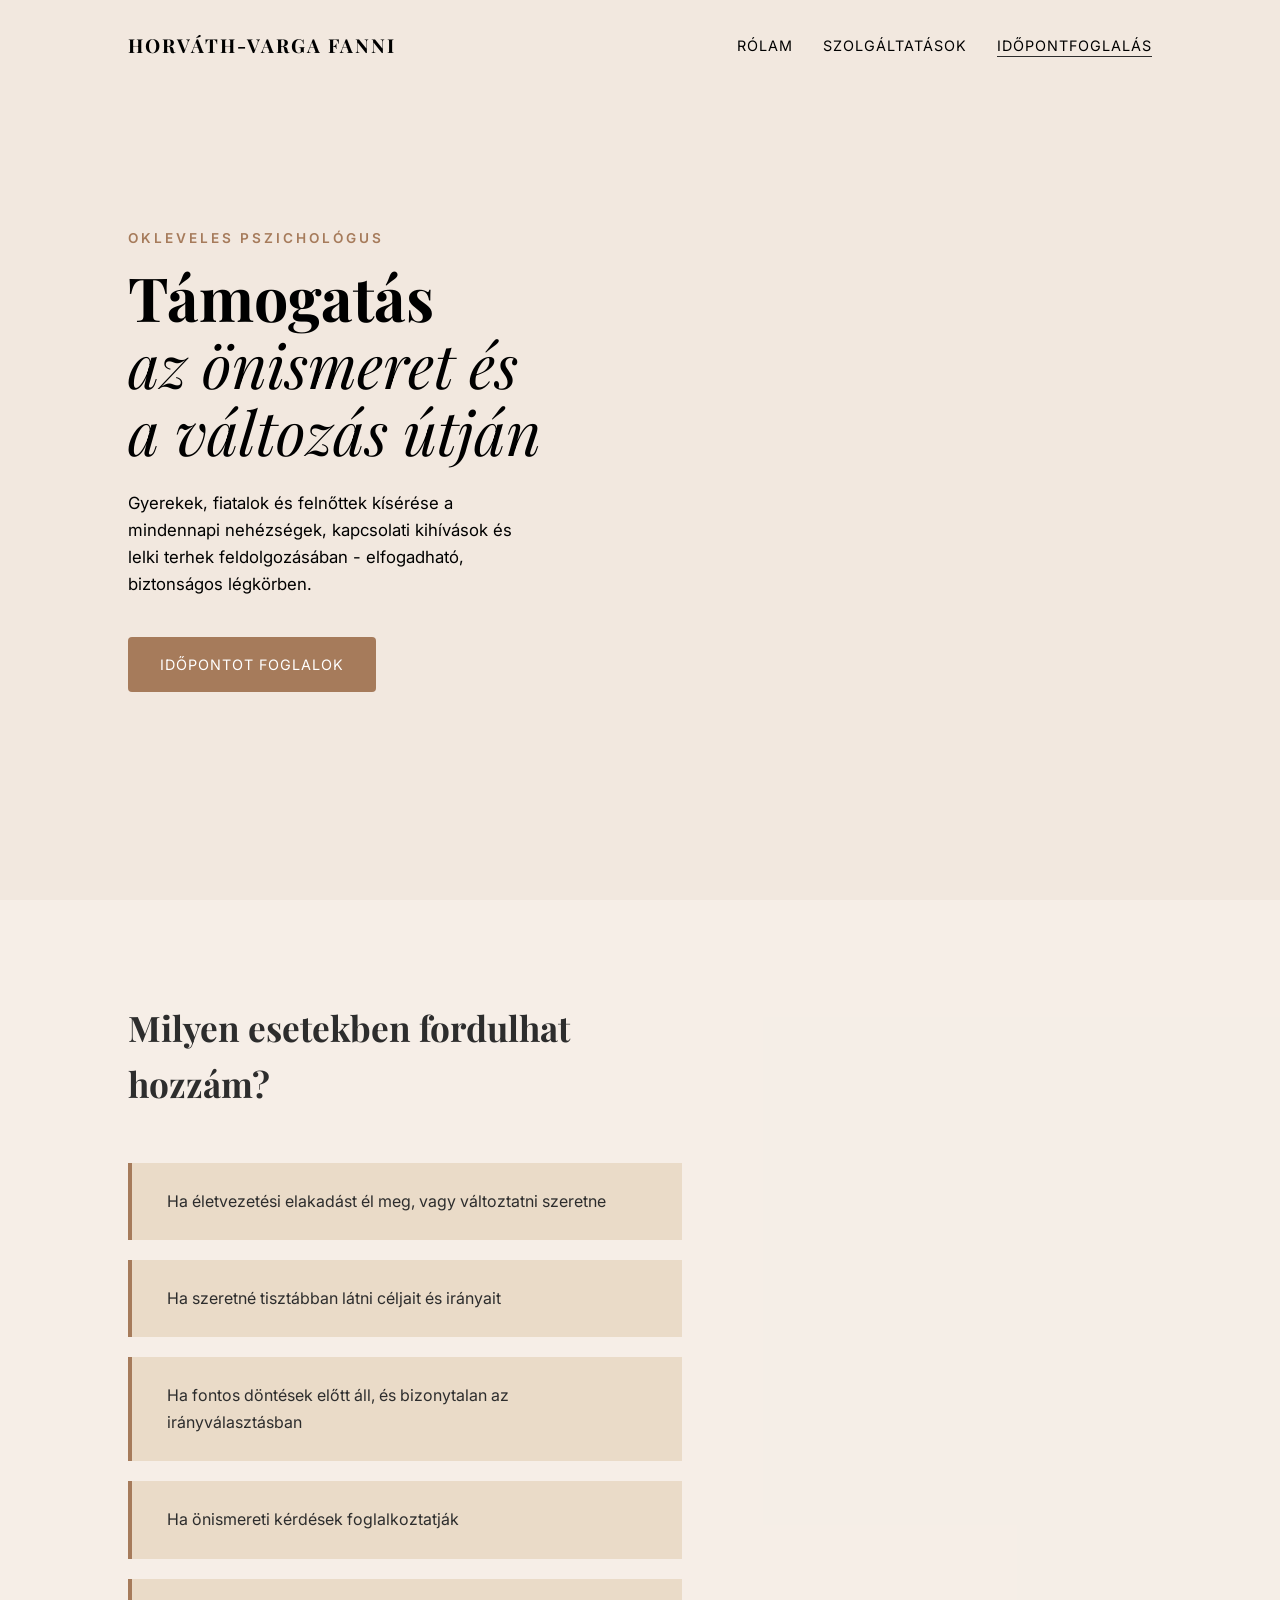
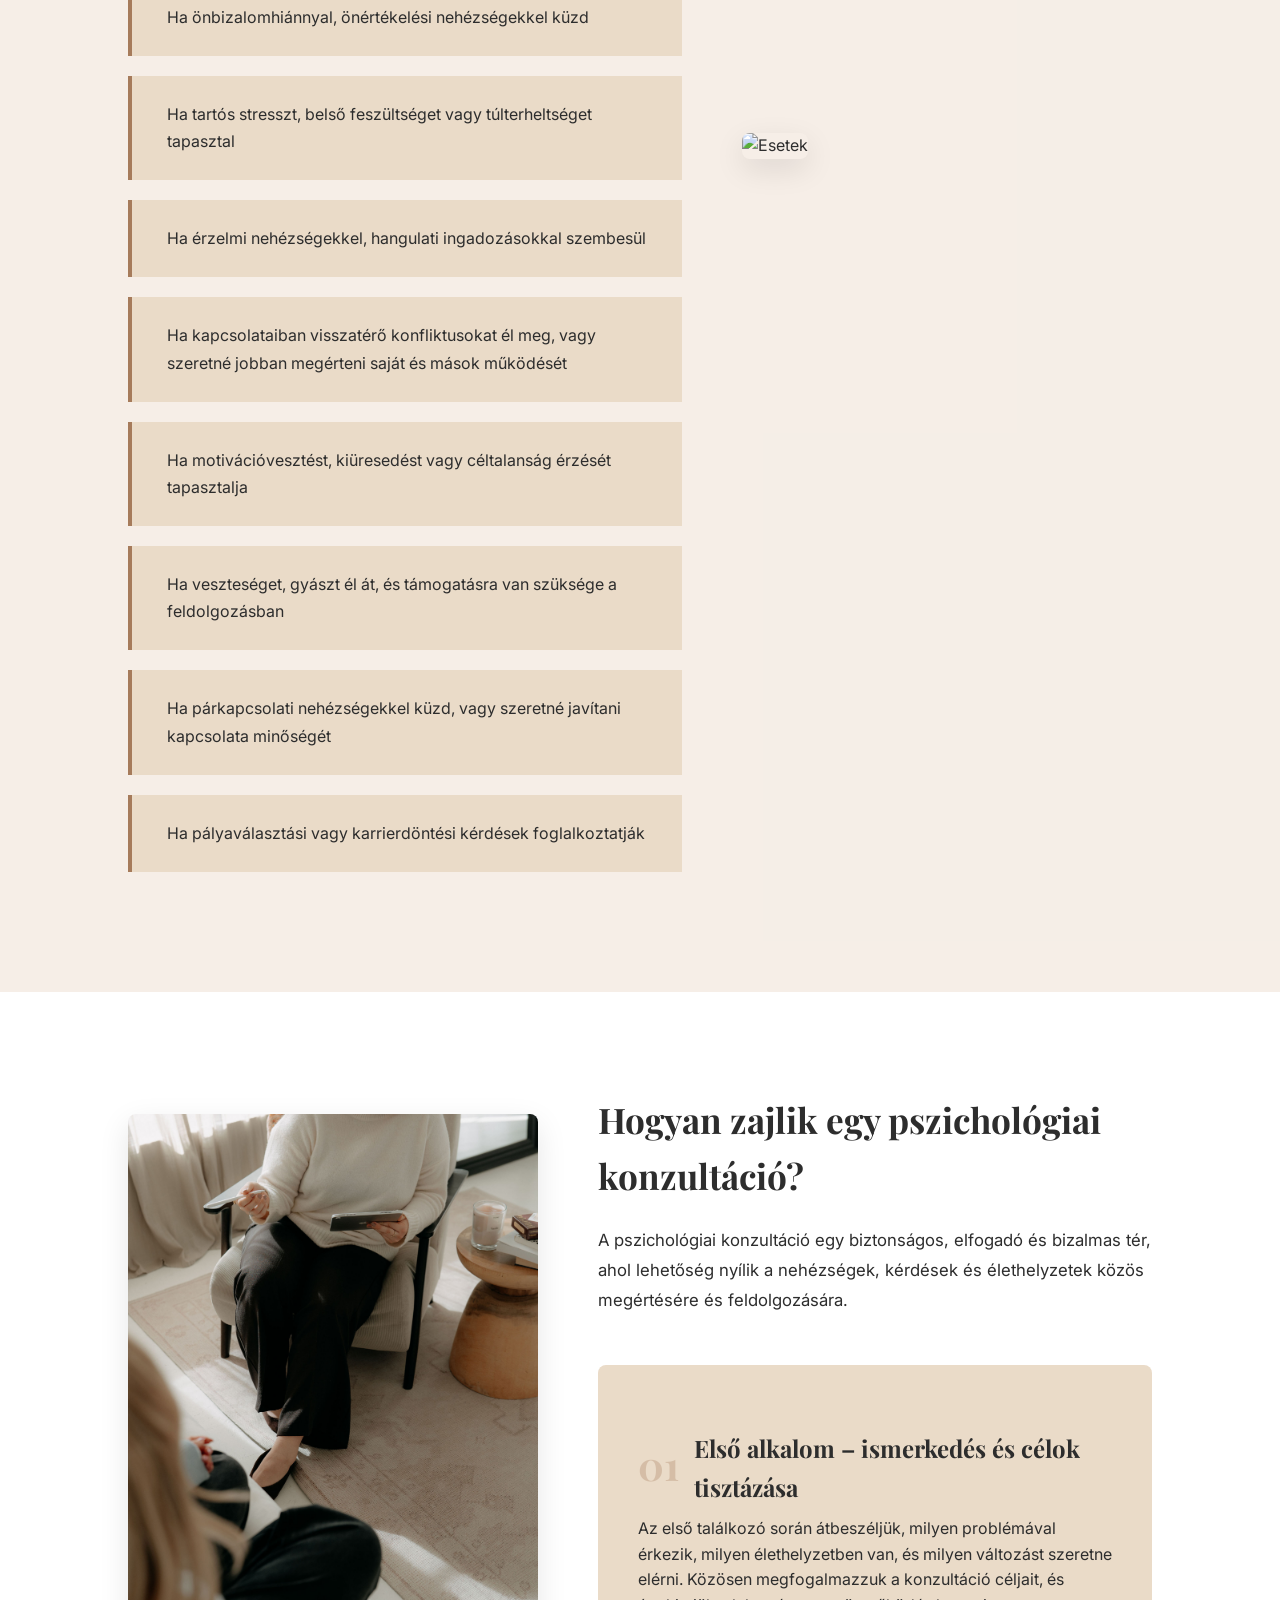
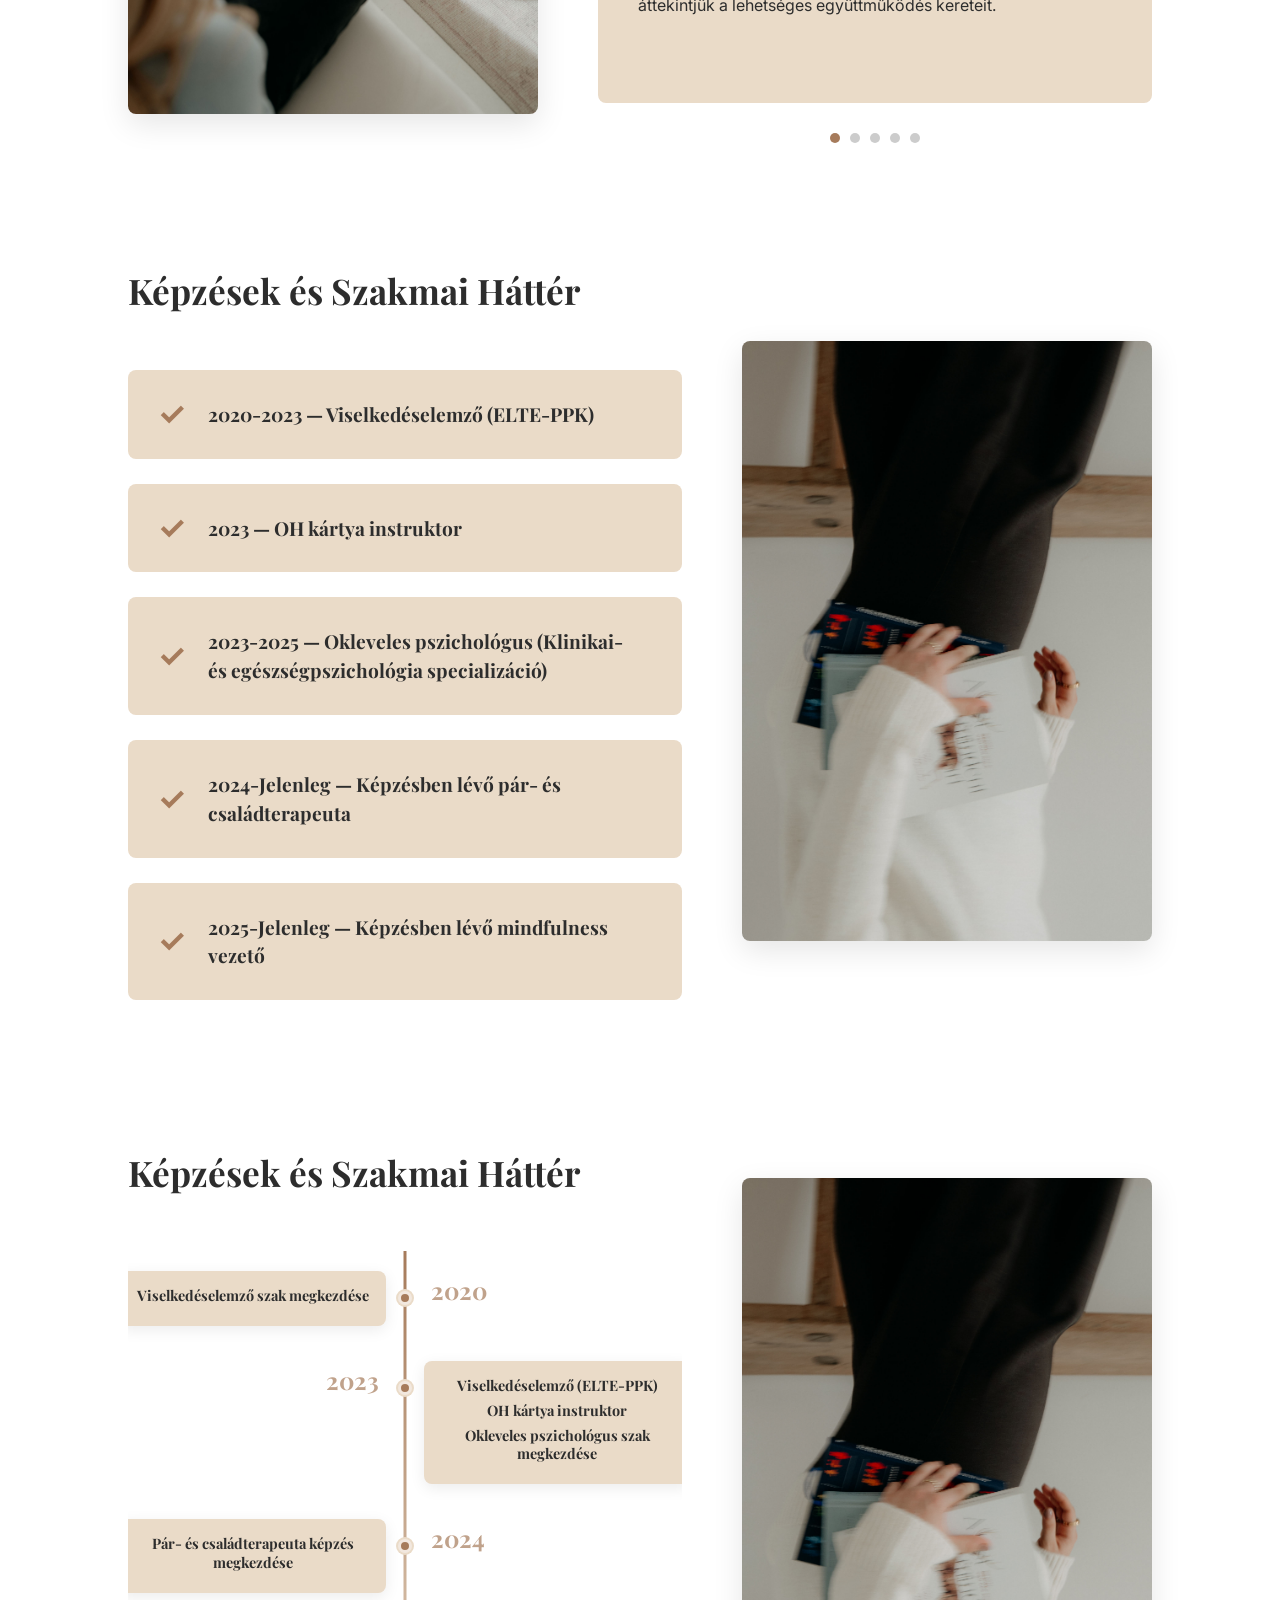
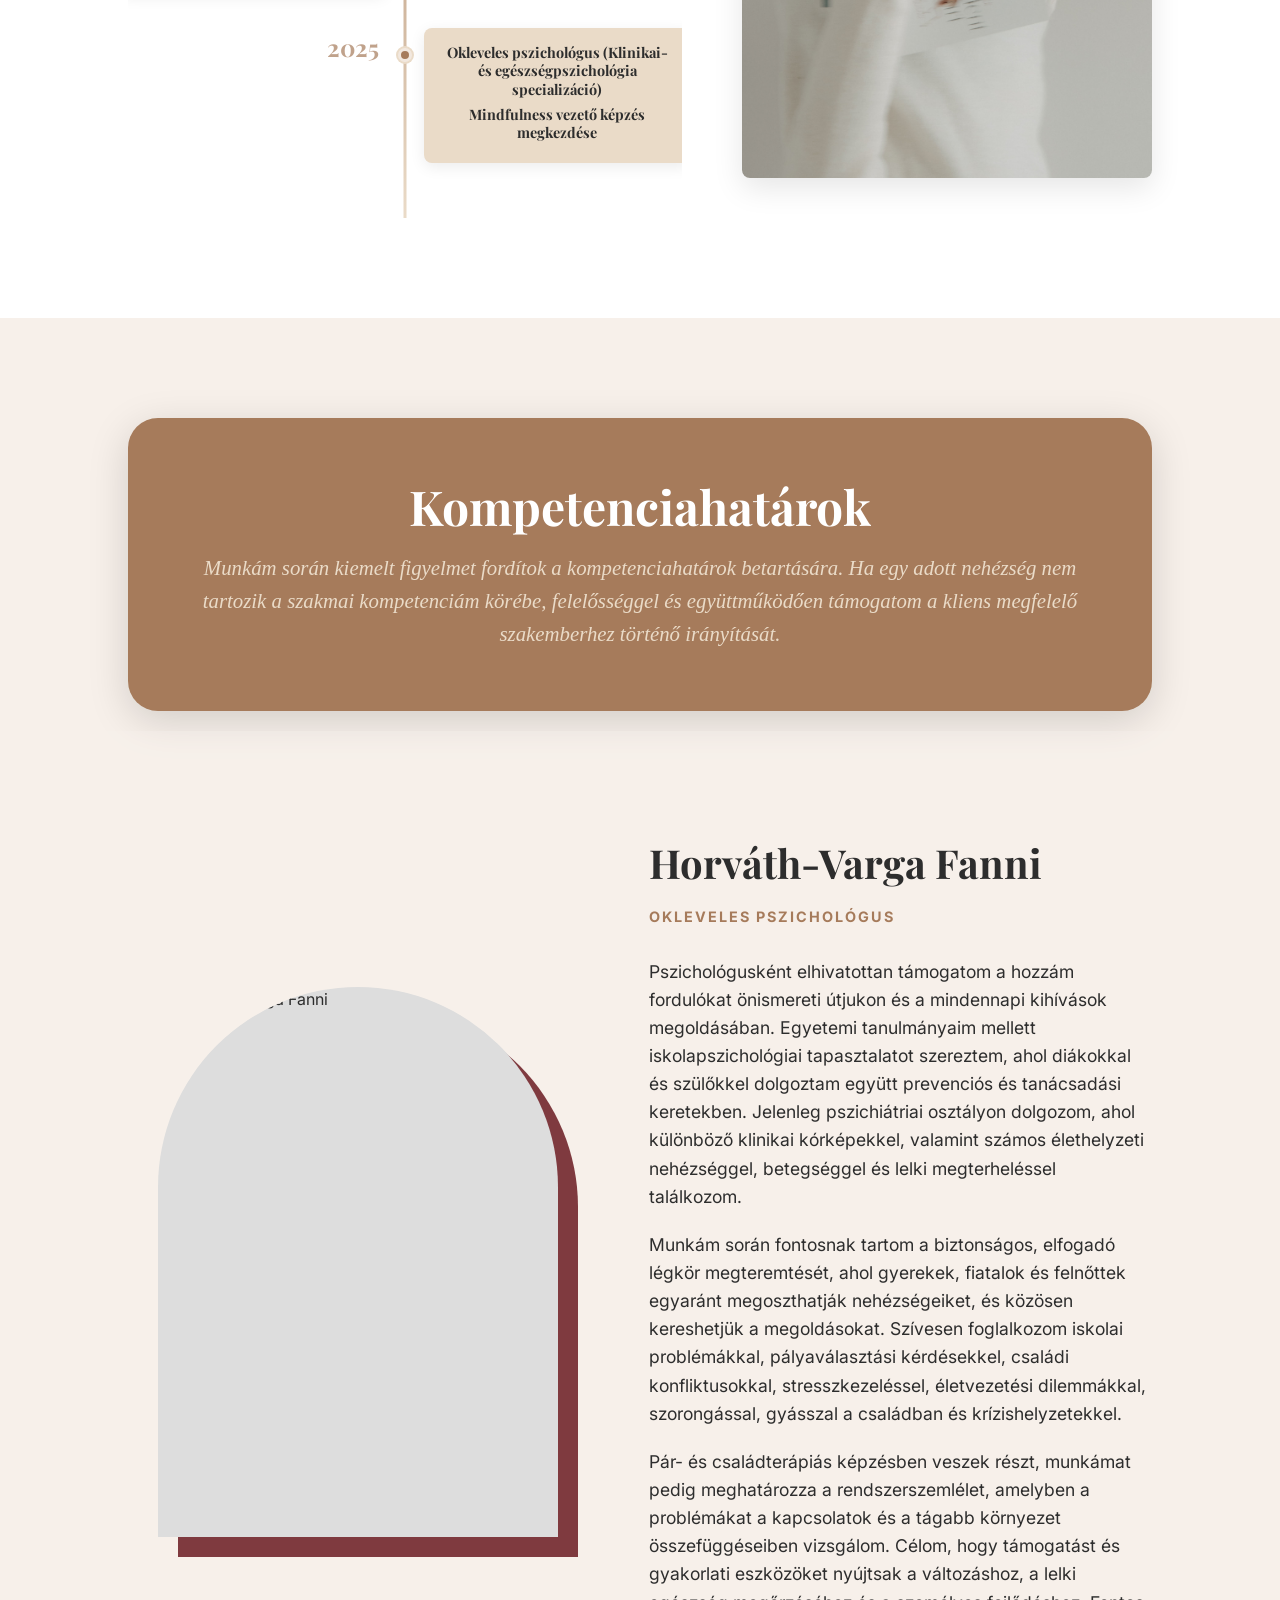
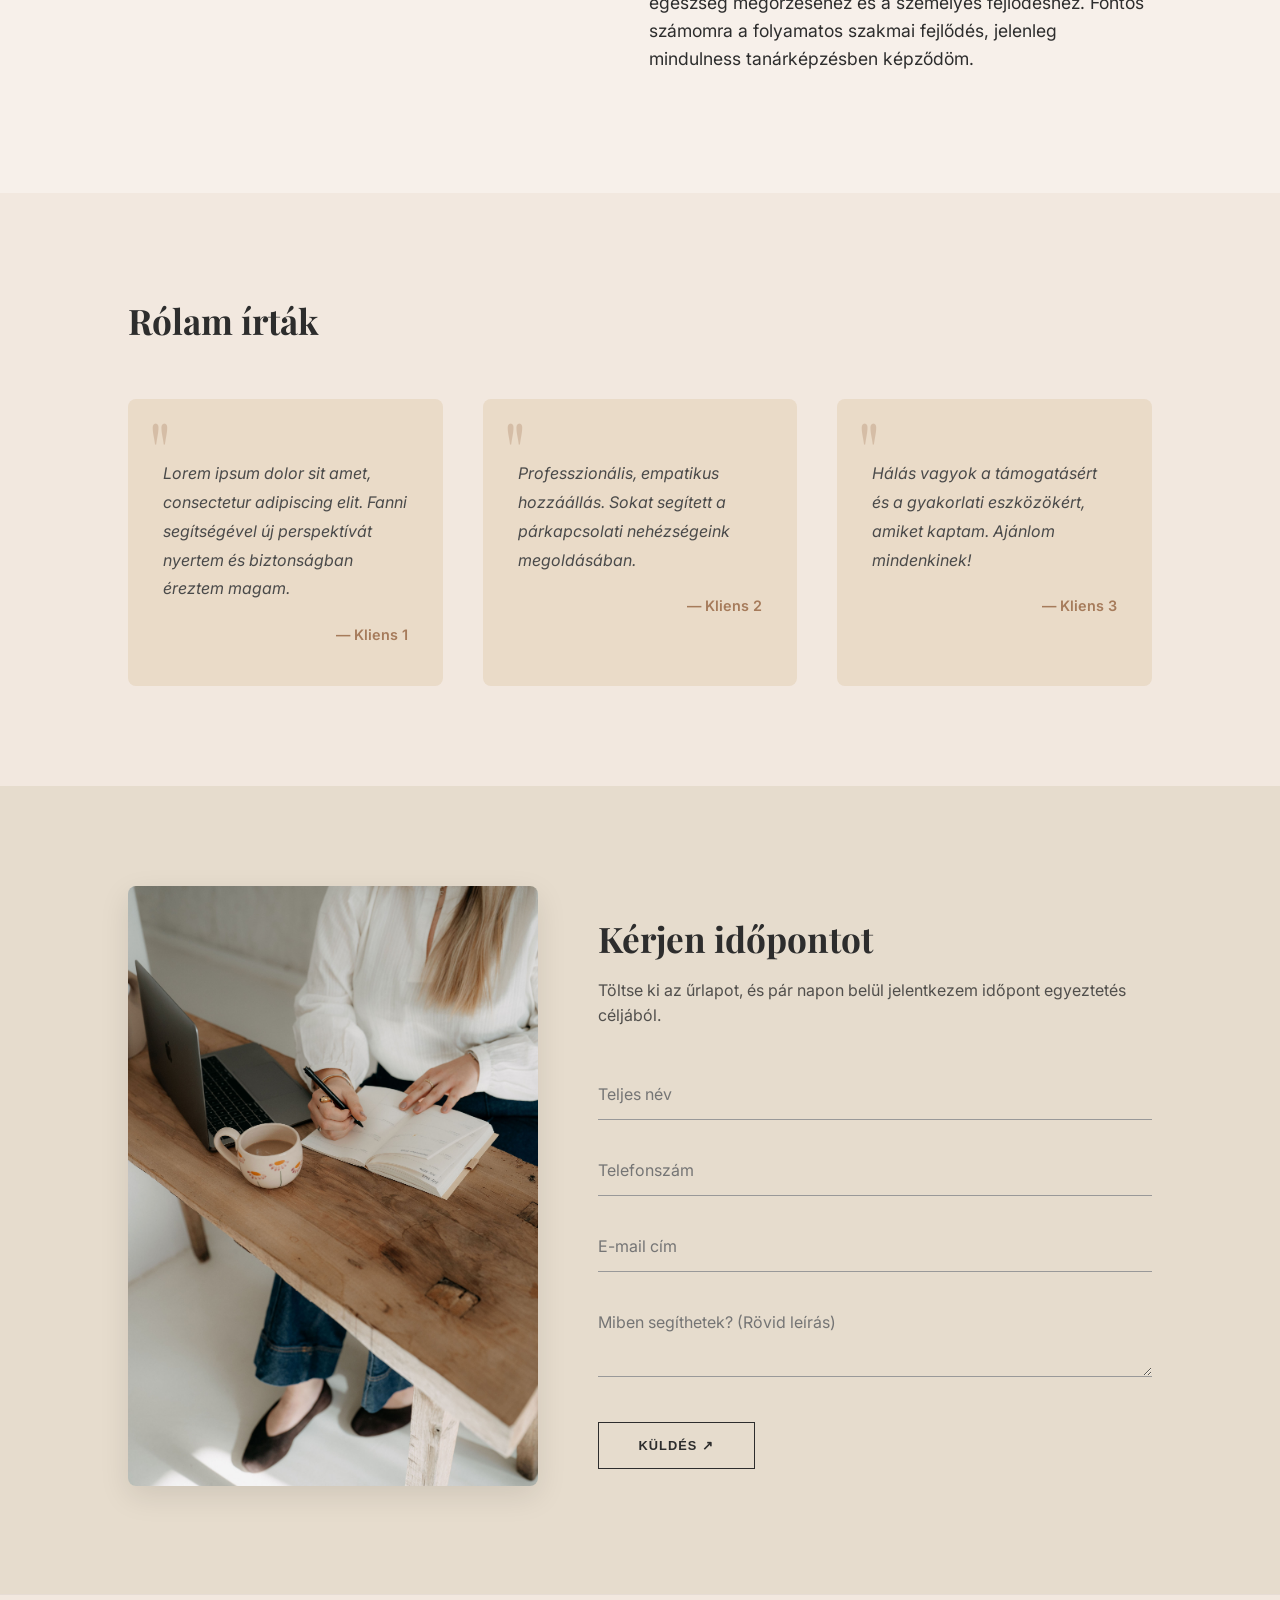
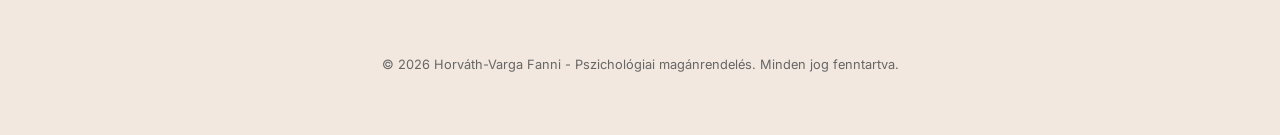
==== index3.html @ 7b91f36f "sections created" ====
<!DOCTYPE html>
<html lang="hu">
<head>
    <meta charset="UTF-8">
    <meta name="viewport" content="width=device-width, initial-scale=1.0">
    <title>Horváth-Varga Fanni | Pszichológus</title>
    <link href="https://fonts.googleapis.com/css2?family=Playfair+Display:wght@400;700&family=Inter:wght@300;400&display=swap" rel="stylesheet">
    
    <style>
        /* --- CSS STÍLUSOK --- */
        :root {
            /* Cream.jpg ihlette színpaletta */
            --bg-color: #F2E8DF;       /* Halvány krémszínű háttér */
            --card-bg: #EADBC8;        /* Sötétebb krém a kártyákhoz */
            --text-color: #2D2D2D;     /* Elegáns sötétszürke szöveg */
            --accent-color: #A67B5B;   /* Földes barna a gombokhoz/kiemelésekhez */
            --form-bg: #E6DCCD;        /* Űrlap háttér */
            --red-color: #7F3A3F;
            
            --font-main: 'Inter', sans-serif;
            --font-title: 'Playfair Display', serif;
        }

        * {
            margin: 0;
            padding: 0;
            box-sizing: border-box;
        }

        html {
            scroll-behavior: smooth;
            width: 100%;
            overflow-x: hidden;
        }

        body {
            background-color: var(--bg-color);
            color: var(--text-color);
            font-family: var(--font-main);
            line-height: 1.6;
            width: 100%;
            overflow-x: hidden;
        }

        /* Navigáció */
        nav {
            position: fixed;
            top: 0;
            left: 0;
            width: 100%;
            display: flex;
            justify-content: space-between;
            padding: 30px 10%;
            align-items: center;
            background-color: transparent;
            transition: background-color 0.3s ease, box-shadow 0.3s ease;
            z-index: 1000;
        }

        nav.scrolled {
            /*
            background-color: var(--bg-color);*/
            background-color: #f5eee7;
            box-shadow: 0 2px 10px rgba(0,0,0,0.1);
        }

        .logo {
            font-family: var(--font-title);
            font-weight: 700;
            font-size: 1.2rem;
            letter-spacing: 2px;
             /*mod
            color: var(--text-color);*/
            color: black;
        }

        nav ul {
            display: flex;
            list-style: none;
            gap: 30px;
        }

        nav a {
            text-decoration: none;
            color: black;
            font-size: 0.9rem;
            text-transform: uppercase;
            letter-spacing: 1px;
            font-weight: 400;
            transition: color 0.3s;
        }

        nav a:hover {
            color: var(--accent-color);
        }

        .nav-btn {
            border-bottom: 1px solid var(--text-color);
            padding-bottom: 2px;
        }

        /* Hero Szekció */
        .hero {
            position: relative;
            display: flex;
            align-items: center;
            justify-content: space-between;
            padding: 120px 10% 100px 10%;
            min-height: 100vh;
            overflow: hidden;
        }

        .hero::before {
            content: '';
            position: absolute;
            top: 0;
            left: 0;
            width: 100%;
            height: 100%;
            background-image: url('images/hero.png');
            background-size: cover;
            background-position: center;
            z-index: 0;
        }

        .hero-content {
            max-width: 45%;
            position: relative;
            z-index: 1;
            /*margin-left: 5%;*/
        }

        .subtitle {
            text-transform: uppercase;
            font-size: 0.85rem;
            letter-spacing: 3px;
            margin-bottom: 15px;
            color: var(--accent-color);
            font-weight: 600;
        }

        h1 {
            font-family: var(--font-title);
            font-size: 3.8rem;
            line-height: 1.1;
            margin-bottom: 25px;
            /*mod
            color: var(--text-color);*/
            color: black;
        }

        h1 span {
            font-style: italic;
            font-weight: 400;
        }

        .description {
            margin-bottom: 40px;
            max-width: 90%;
            font-size: 1.05rem;
            /*mod
            color: #555;*/
            color: rgb(0, 0, 0);
        }

        .cta-button {
            display: inline-block;
            text-decoration: none;
            background-color: var(--accent-color);
            color: white;
            padding: 16px 32px;
            border-radius: 4px;
            font-size: 0.9rem;
            text-transform: uppercase;
            letter-spacing: 1px;
            transition: background 0.3s, transform 0.2s;
        }

        .cta-button:hover {
            background-color: #8b654b;
            transform: translateY(-2px);
        }

        /* Kép stílus (Boltív forma a cream.jpg alapján) - most a rólam szekcióban */
        .about-image {
            position: relative;
            width: 100%;
            display: flex;
            justify-content: center;
            align-items: center;
        }

        .image-placeholder {
            width: 100%;
            max-width: 400px;
            height: 550px;
            background-color: #ddd;
            /* Ez hozza létre a jellegzetes íves formát */
            border-radius: 200px 200px 0 0; 
            overflow: hidden;
            /* mod
            box-shadow: 20px 20px 0px rgba(166, 123, 91, 0.1);*/
            
            box-shadow: 20px 20px 0px var(--red-color)
        }

        .image-placeholder img {
            width: 100%;
            height: 100%;
            object-fit: cover;
        }

        /* Szolgáltatások */
        .services {
            padding: 100px 10%;
            background-color: rgba(255,255,255,0.25); /* Nagyon enyhe világosítás */
        }

        .section-header {
            margin-bottom: 50px;
        }

        .section-header h2 {
            font-family: var(--font-title);
            font-size: 2.2rem;
            color: var(--text-color);
        }

        .service-grid {
            display: grid;
            grid-template-columns: repeat(auto-fit, minmax(280px, 1fr));
            gap: 40px;
        }

        .service-card {
            background-color: var(--card-bg);
            padding: 50px 30px;
            transition: transform 0.3s ease;
            position: relative;
        }

        .service-card:hover {
            transform: translateY(-8px);
        }

        .service-card h3 {
            font-family: var(--font-title);
            font-size: 1.5rem;
            margin-bottom: 15px;
            position: relative;
            z-index: 1;
        }

        .service-card p {
            font-size: 0.95rem;
            color: #4a4a4a;
            line-height: 1.7;
        }
        /* Milyen esetekben - lista stílus */
        .cases-list {
            max-width: 900px;
            margin: 0 auto;
        }

        .case-item {
            background-color: var(--card-bg);
            padding: 25px 35px;
            margin-bottom: 20px;
            border-left: 4px solid var(--accent-color);
            transition: transform 0.3s ease, box-shadow 0.3s ease;
        }

        .case-item:hover {
            transform: translateX(10px);
            box-shadow: 0 4px 15px rgba(0,0,0,0.1);
        }

        .case-item p {
            font-size: 1rem;
            line-height: 1.7;
        }

        /* Rólam / Bemutatkozás */
        .about {
            padding: 100px 10%;
            /*background-color: var(--bg-color);*/
            background-color: rgba(255,255,255,0.35);

        }

        .about-container {
            display: flex;
            align-items: center;
            gap: 60px;
            max-width: 1200px;
            margin: 0 auto;
        }

        .about-image {
            flex: 0 0 45%;
        }

        .about-content {
            flex: 1;
            text-align: left;
        }

        .about h2 {
            font-family: var(--font-title);
            font-size: 2.5rem;
            margin-bottom: 10px;
        }

        .about h3 {
            font-size: 0.9rem;
            text-transform: uppercase;
            letter-spacing: 2px;
            color: var(--accent-color);
            margin-bottom: 30px;
        }

        .about p {
            margin-bottom: 20px;
            font-size: 1.1rem;
        }

        .consultation {
            padding: 100px 10%;
            background-color: white; /* Nagyon enyhe világosítás */
        }

        /* Konzultáció - Carousel stílus */
        .consultation-carousel {
            position: relative;
            max-width: 100%;
            overflow: hidden;
        }

        .consultation-track {
            display: flex;
            transition: transform 0.5s ease;
        }

        .consultation-step {
            min-width: 100%;
            background-color: var(--card-bg);
            padding: 0px 40px 40px 40px; /* Felül 15px, jobbra-balra 40px, alul 40px */
            border-radius: 8px;
            box-sizing: border-box;
            position: relative;
        }

        .consultation-step::before {
            content: attr(data-step);
            font-family: var(--font-title);
            font-size: 2.5rem;
            font-weight: 700;
            color: var(--accent-color);
            opacity: 0.3;
            margin-right: 15px;
        }

        .consultation-step h3 {
            font-family: var(--font-title);
            font-size: 1.5rem;
            margin-bottom: 10px;
            margin-top: 0px; /* Csökkentsd vagy állítsd 0-ra */
            color: var(--text-color);
            display: flex;
            align-items: center;
        }

        .consultation-step h3::before {
            content: attr(data-number);
            font-family: var(--font-title);
            font-size: 2.5rem;
            font-weight: 700;
            color: var(--accent-color);
            opacity: 0.3;
            margin-right: 15px;
            padding-bottom: 5px;
            flex-shrink: 0;
            line-height: 1; /* Hozzáadva */
        }

        .carousel-dots {
            display: flex;
            justify-content: center;
            gap: 10px;
            margin-top: 30px;
        }

        .dot {
            width: 10px;
            height: 10px;
            border-radius: 50%;
            background-color: #ccc;
            cursor: pointer;
            transition: background-color 0.3s;
        }

        .dot.active {
            background-color: var(--accent-color);
        }

        .education {
            padding: 100px 10%;
            padding-top: 20px;
            background-color: white; /* Nagyon enyhe világosítás */
        }

        /* Képzések - lista stílus */
        .education-list {
            max-width: 800px;
            margin: 0 auto;
            list-style: none;
        }

        .education-item {
            background-color: var(--card-bg);
            padding: 30px 40px;
            margin-bottom: 25px;
            border-radius: 8px;
            position: relative;
            padding-left: 80px;
            transition: transform 0.3s ease;
        }

        .education-item:hover {
            transform: translateY(-5px);
        }

        .education-item::before {
            content: '✓';
            position: absolute;
            left: 30px;
            top: 50%;
            transform: translateY(-50%);
            font-size: 2rem;
            color: var(--accent-color);
            font-weight: bold;
        }

        .education-item h3 {
            font-family: var(--font-title);
            font-size: 1.2rem;
            color: var(--text-color);
            line-height: 1.5;
        }

        /* Képzések - Timeline stílus */
.education-timeline {
    max-width: 700px;
    margin: 0;
    position: relative;
    padding: 20px 0;
}

.education-timeline::before {
    content: '';
    position: absolute;
    left: 50%;
    transform: translateX(-50%);
    width: 3px;
    height: 100%;
    background: linear-gradient(to bottom, var(--accent-color), var(--card-bg));
    top: 0;
}

.timeline-item {
    display: flex;
    margin-bottom: 35px;
    position: relative;
}

.timeline-item:nth-child(odd) {
    flex-direction: row-reverse;
}

.timeline-year {
    flex: 0 0 48%;
    text-align: right;
    padding-right: 15px;
    font-family: var(--font-title);
    font-size: 1.5rem;
    color: var(--accent-color);
    font-weight: 700;
    opacity: 0.7;
}

.timeline-item:nth-child(odd) .timeline-year {
    text-align: left;
    padding-right: 0;
    padding-left: 15px;
}

.timeline-content {
    flex: 0 0 48%;
    background-color: var(--card-bg);
    padding: 15px 15px 15px 15px; /* Jobb oldali padding csökkentve */
    margin-left:30px;
    border-radius: 8px;
    position: relative;
    box-shadow: 0 4px 15px rgba(0,0,0,0.08);
    transition: transform 0.3s ease, box-shadow 0.3s ease;
}

.timeline-item:nth-child(odd) .timeline-content {
    margin-right:30px;
}

.timeline-content:hover {
    transform: translateY(-5px);
    box-shadow: 0 8px 25px rgba(0,0,0,0.12);
}

.timeline-content h3 {
    font-family: var(--font-title);
    font-size: 0.9rem;
    margin-bottom: 6px;
    color: var(--text-color);
    line-height: 1.3;
    text-align: center;
}

.timeline-content .status {
    display: inline-block;
    background-color: var(--accent-color);
    color: white;
    padding: 2px 8px;
    border-radius: 10px;
    font-size: 0.65rem;
    text-transform: uppercase;
    letter-spacing: 0.5px;
    margin-top: 5px;
}

.timeline-content .status.ongoing {
    background-color: #6ba368;
}

.timeline-dot {
    position: absolute;
    left: 50%;
    transform: translateX(-50%);
    width: 14px;
    height: 14px;
    background-color: var(--accent-color);
    border: 3px solid var(--bg-color);
    border-radius: 50%;
    z-index: 1;
    top: 20px;
    box-shadow: 0 0 0 2px var(--card-bg);
}
        

        /* Kompetenciahatárok */
        .competence {
            padding: 100px 10%;
            /* mod
            background-color: var(--form-bg);*/
            background-color: rgba(255,255,255,0.35);
        }

        .competence-content {
            max-width: 800px;
            margin: 0 auto;
            text-align: center;
        }

        .competence-content h2 {
            font-family: var(--font-title);
            font-size: 2.2rem;
            margin-bottom: 30px;
        }

        .competence-content p {
            font-size: 1.15rem;
            line-height: 1.9;
            color: #4a4a4a;
        }
        /**/

        .competence2 {
            padding: 100px 10%;
            padding-bottom: 20px;
            background-color: rgba(255,255,255,0.35);
        }

        .competence2-box {
            max-width: 1200px;
            margin: 0 auto;
            /*: linear-gradient(135deg, #1a3a3a 0%, #2d5555 100%);*/
            background-color: var(--accent-color);
            border-radius: 30px;
            padding: 60px;
            display: flex;
            gap: 50px;
            align-items: center;
            box-shadow: 0 10px 40px rgba(0,0,0,0.15);
        }

        .competence2-main {
            flex: 1;
        }

        .competence2-main h2 {
            font-family: var(--font-title);
            font-size: 3rem;
            color: white;
            margin-bottom: 15px;
            line-height: 1.2;
        }

        .competence2-subtitle {
            font-family: 'Caveat', cursive;
            font-size: 2rem;
            color: var(--card-bg);
            font-weight: 400;
            font-style: italic;
            margin: 0;
        }

        .competence2-detail {
            flex: 1;
        }

        .competence2-detail p {
            color: white;
            font-size: 1.1rem;
            line-height: 1.8;
            margin-bottom: 20px;
        }

        .competence2-highlight {
            font-weight: 600;
            font-size: 1.05rem !important;
            color: white !important;
        }

        /* Vélemények */
        .testimonials {
            padding: 100px 10%;
            background-color: rgba(255,255,255,0.35);
            background-color: var(--bg-color);
        }

        .testimonial-grid {
            display: grid;
            grid-template-columns: repeat(auto-fit, minmax(300px, 1fr));
            gap: 40px;
            max-width: 1200px;
            margin: 0 auto;
        }

        .testimonial-card {
            background-color: var(--card-bg);
            padding: 40px 35px;
            border-radius: 8px;
            position: relative;
            padding-top: 60px;
        }

        .testimonial-card::before {
            content: '"';
            position: absolute;
            top: 10px;
            left: 20px;
            font-size: 5rem;
            color: var(--accent-color);
            opacity: 0.3;
            font-family: var(--font-title);
            line-height: 1;
        }

        .testimonial-card p {
            font-style: italic;
            font-size: 1rem;
            line-height: 1.8;
            margin-bottom: 20px;
            color: #4a4a4a;
        }

        .testimonial-author {
            font-weight: 600;
            color: var(--accent-color);
            font-size: 0.9rem;
            text-align: right;
        }
        
        /* Kapcsolat Űrlap */
        .contact {
            padding: 100px 10%;
            background-color: var(--form-bg);
            display: flex;
            justify-content: center;
        }

        .contact-container {
            width: 100%;
            max-width: 600px;
            height: 600px;
            display: flex;
            flex-direction: column;
            justify-content: center;
        }

        .contact-container h2 {
            font-family: var(--font-title);
            font-size: 2.2rem;
            margin-bottom: 10px;
        }

        .contact-container > p {
            margin-bottom: 40px;
            opacity: 0.8;
        }

        form {
            display: flex;
            flex-direction: column;
            gap: 25px;
        }

        input, textarea {
            width: 100%;
            padding: 15px 0;
            background: transparent;
            border: none;
            border-bottom: 1px solid #999;
            font-family: var(--font-main);
            font-size: 1rem;
            outline: none;
            color: var(--text-color);
            transition: border-color 0.3s;
        }

        input:focus, textarea:focus {
            border-bottom-color: var(--accent-color);
        }

        textarea {
            resize: vertical;
            min-height: 80px;
        }

        .submit-btn {
            background: transparent;
            border: 1px solid var(--text-color);
            padding: 15px 40px;
            cursor: pointer;
            font-weight: 600;
            text-transform: uppercase;
            font-size: 0.8rem;
            letter-spacing: 1px;
            transition: all 0.3s;
            align-self: flex-start;
            margin-top: 20px;
            color: var(--text-color);
        }

        .submit-btn:hover {
            background-color: var(--text-color);
            color: var(--bg-color);
        }

        /* Szekció képek elrendezése */
        .section-with-image {
            display: flex;
            align-items: center;
            gap: 60px;
            max-width: 1400px;
            margin: 0 auto;
        }

        .section-image {
            flex: 0 0 40%;
            position: relative;
        }

        .section-image img {
            width: 100%;
            height: 600px;
            object-fit: cover;
            border-radius: 8px;
            box-shadow: 0 10px 30px rgba(0,0,0,0.1);
        }

        .section-content {
            flex: 1;
            min-width: 0;
            overflow: hidden;
        }

        .section-image.left {
            order: -1;
        }

        .section-image.right {
            order: 1;
        }

        /* Lábléc */
        footer {
            background-color: var(--bg-color);
            text-align: center;
            padding: 60px 20px;
            font-size: 0.8rem;
            border-top: 1px solid rgba(0,0,0,0.05);
            color: #666;
        }

        

        /* Reszponzivitás */
        @media (max-width: 900px) {
            .hero {
                text-align: center;
                padding-top: 20px;
            }
            
            .hero-content {
                max-width: 100%;
                margin-top: 50px;
            }

            .about-container {
                flex-direction: column;
            }

            .about-image {
                flex: 0 0 auto;
                width: 100%;
            }

            .about-content {
                text-align: center;
            }

            h1 {
                font-size: 2.5rem;
            }
            
            nav {
                flex-direction: column;
                gap: 20px;
            }

            .section-with-image {
                flex-direction: column;
            }

            .section-image {
                flex: 0 0 auto;
                width: 100%;
            }

            .section-image.left,
            .section-image.right {
                order: 0;
            }
        }
    </style>
</head>
<body>

    <nav>
        <div class="logo">HORVÁTH-VARGA FANNI</div>
        <ul>
            <li><a href="#rolam">Rólam</a></li>
            <li><a href="#szolgaltatasok">Szolgáltatások</a></li>
            <li><a href="#kapcsolat" class="nav-btn">Időpontfoglalás</a></li>
        </ul>
    </nav>

    <header class="hero">
        <div class="hero-content">
            <p class="subtitle">Okleveles pszichológus</p>
            <h1>Támogatás <br><span> az önismeret és <br>a változás útján</span></h1>
            <p class="description">Gyerekek, fiatalok és felnőttek kísérése a mindennapi nehézségek, kapcsolati kihívások és lelki terhek feldolgozásában - elfogadható, biztonságos légkörben.</p>
            <a href="#kapcsolat" class="cta-button">Időpontot foglalok</a>
        </div>
    </header>


    <section id="esetek" class="services">
        <div class="section-with-image">
            <div class="section-content">
                <div class="section-header">
                    <h2>Milyen esetekben fordulhat hozzám?</h2>
                </div>
                <div class="cases-list">
            <div class="case-item">
                <p>Ha életvezetési elakadást él meg, vagy változtatni szeretne</p>
            </div>
            <div class="case-item">
                <p>Ha szeretné tisztábban látni céljait és irányait</p>
            </div>
            <div class="case-item">
                <p>Ha fontos döntések előtt áll, és bizonytalan az irányválasztásban</p>
            </div>
            <div class="case-item">
                <p>Ha önismereti kérdések foglalkoztatják</p>
            </div>
            <div class="case-item">
                <p>Ha önbizalomhiánnyal, önértékelési nehézségekkel küzd</p>
            </div>
            <div class="case-item">
                <p>Ha tartós stresszt, belső feszültséget vagy túlterheltséget tapasztal</p>
            </div>
            <div class="case-item">
                <p>Ha érzelmi nehézségekkel, hangulati ingadozásokkal szembesül</p>
            </div>
            <div class="case-item">
                <p>Ha kapcsolataiban visszatérő konfliktusokat él meg, vagy szeretné jobban megérteni saját és mások működését</p>
            </div>
            <div class="case-item">
                <p>Ha motivációvesztést, kiüresedést vagy céltalanság érzését tapasztalja</p>
            </div>
            <div class="case-item">
                <p>Ha veszteséget, gyászt él át, és támogatásra van szüksége a feldolgozásban</p>
            </div>
            <div class="case-item">
                <p>Ha párkapcsolati nehézségekkel küzd, vagy szeretné javítani kapcsolata minőségét</p>
            </div>
            <div class="case-item">
                <p>Ha pályaválasztási vagy karrierdöntési kérdések foglalkoztatják</p>
                </div>
            </div>
            </div>
            <div class="section-image right">
                <img src="cases.jpg" alt="Esetek">
            </div>
        </div>
    </section>


    
    <section id="konzultacio" class="consultation">
        <div class="section-with-image">
            <div class="section-image left">
                <img src="images/konzultacio.jpg" alt="Konzultáció">
            </div>
            <div class="section-content">
                <div class="section-header">
                    <h2>Hogyan zajlik egy pszichológiai konzultáció?</h2>
                    <p style="margin-top: 20px; font-size: 1.05rem; line-height: 1.8;">A pszichológiai konzultáció egy biztonságos, elfogadó és bizalmas tér, ahol lehetőség nyílik a nehézségek, kérdések és élethelyzetek közös megértésére és feldolgozására.</p>
                </div>
                <div class="consultation-carousel">
                <div class="consultation-track">
                    <div class="consultation-step">
                        <h3 data-number="01">Első alkalom – ismerkedés és célok tisztázása</h3>
                        <p>Az első találkozó során átbeszéljük, milyen problémával érkezik, milyen élethelyzetben van, és milyen változást szeretne elérni. Közösen megfogalmazzuk a konzultáció céljait, és áttekintjük a lehetséges együttműködés kereteit.</p>
                    </div>
                    <div class="consultation-step">
                        <h3 data-number="02">Közös munka – megértés és változás</h3>
                        <p>A további alkalmak során a beszélgetés mellett különböző pszichológiai megközelítéseket és módszereket alkalmazunk, amelyek segítenek jobban megérteni az érzelmeket, gondolatokat és viselkedési mintákat, feltárni a nehézségek mögötti összefüggéseket, új megküzdési módokat és megoldásokat találni, erősíteni az önismeretet és az önbizalmat.</p>
                    </div>
                    <div class="consultation-step">
                        <h3 data-number="03">Kapcsolat és biztonság</h3>
                        <p>A konzultáció során fontos szerepet kap a bizalom és az elfogadó légkör. A beszélgetések bizalmasak, és a kliens tempójához igazodva haladunk.</p>
                    </div>
                    <div class="consultation-step">
                        <h3 data-number="04">Időtartam és gyakoriság</h3>
                        <p>Egy konzultáció általában 50 percig tart. A találkozások gyakoriságát közösen alakítjuk ki (általában heti vagy kétheti rendszerességgel).</p>
                    </div>
                    <div class="consultation-step">
                        <h3 data-number="05">Kompetenciahatárok és továbbirányítás</h3>
                        <p>Fontosnak tartom a szakmai kompetenciahatárok tiszteletben tartását. Amennyiben egy probléma meghaladja az én kompetenciámat, segítek a megfelelő szakemberhez való továbbirányításban.</p>
                    </div>
                </div>
                <div class="carousel-dots">
                    <span class="dot active"></span>
                    <span class="dot"></span>
                    <span class="dot"></span>
                    <span class="dot"></span>
                    <span class="dot"></span>
                </div>
            </div>
            </div>
        </div>
    </section>

    <section id="kepzesek" class="education">
        <div class="section-with-image">
            <div class="section-image right">
                <img src="images/kepzesek.jpg" alt="Képzések">
            </div>
            <div class="section-content">
                <div class="section-header">
                    <h2>Képzések és Szakmai Háttér</h2>
                </div>
                <ul class="education-list">
            <li class="education-item">
                <h3>2020-2023 — Viselkedéselemző (ELTE-PPK)</h3>
            </li>
            <li class="education-item">
                <h3>2023 — OH kártya instruktor</h3>
            </li>
            <li class="education-item">
                <h3>2023-2025 — Okleveles pszichológus (Klinikai- és egészségpszichológia specializáció)</h3>
            </li>
            <li class="education-item">
                <h3>2024-Jelenleg — Képzésben lévő pár- és családterapeuta</h3>
            </li>
            <li class="education-item">
                <h3>2025-Jelenleg — Képzésben lévő mindfulness vezető</h3>
                </li>
            </ul>
            </div>
        </div>
    </section>

<section id="kepzesek" class="education">
    <div class="section-with-image">
        <div class="section-content">
            <div class="section-header">
                <h2>Képzések és Szakmai Háttér</h2>
            </div>
            <div class="education-timeline">
                <div class="timeline-item">
                    <div class="timeline-year">2020</div>
                    <div class="timeline-content">
                        <h3>Viselkedéselemző szak megkezdése</h3>
                        <!--<span class="status">Befejezett</span>-->
                    </div>
                    <div class="timeline-dot"></div>
                </div>
                
                <div class="timeline-item">
                    <div class="timeline-year">2023</div>
                    <div class="timeline-content">
                        <h3>Viselkedéselemző (ELTE-PPK)</h3>
                        <h3>OH kártya instruktor</h3>
                        <h3>Okleveles pszichológus szak megkezdése</h3>
                        <!--<span class="status">Befejezett</span>-->
                    </div>
                    <div class="timeline-dot"></div>
                </div>
                
                <div class="timeline-item">
                    <div class="timeline-year">2024</div>
                    <div class="timeline-content">
                        <h3>Pár- és családterapeuta képzés megkezdése</h3>
                    </div>
                    <div class="timeline-dot"></div>
                </div>
                
                <div class="timeline-item">
                    <div class="timeline-year">2025</div>
                    <div class="timeline-content">
                        <h3>Okleveles pszichológus (Klinikai- és egészségpszichológia specializáció)</h3>
                        <h3>Mindfulness vezető képzés megkezdése</h3>
                    </div>
                    <div class="timeline-dot"></div>
                </div>
            </div>
        </div>
        <div class="section-image right">
            <img src="images/kepzesek.jpg" alt="Képzések">
        </div>
    </div>
</section>
    <!--
    <section class="competence2">
        <div class="competence2-box">
            <div class="competence2-main">
                <h2>Kompetenciahatárok</h2>
                <p class="competence2-subtitle">Fontosnak tartom a szakmai kompetenciahatárok tiszteletben tartását.</p>
            </div>
            <div class="competence2-detail">
                <p>Munkám során kiemelt figyelmet fordítok a kompetenciahatárok betartására. Ha egy adott nehézség nem tartozik a szakmai kompetenciám körébe, felelősséggel és együttműködően támogatom a kliens megfelelő szakemberhez történő irányítását.</p>
            </div>
        </div>
    </section>-->

    <section class="competence2">
        <div class="competence2-box">
            <div class="competence2-main" style="display: flex; flex-direction: column; align-items: center; text-align: center;">
                <h2>Kompetenciahatárok</h2>
                <p class="competence2-subtitle" style="font-size: 1.3rem";>Munkám során kiemelt figyelmet fordítok a kompetenciahatárok betartására. Ha egy adott nehézség nem tartozik a szakmai kompetenciám körébe, felelősséggel és együttműködően támogatom a kliens megfelelő szakemberhez történő irányítását.</p>
            </div>
        </div>
    </section>

    <section id="rolam" class="about">
        <div class="about-container">
            <div class="about-image">
                <div class="image-placeholder">
                    <img src="fanni_about.png" alt="Horváth-Varga Fanni">
                </div>
            </div>
            <div class="about-content">
                <h2>Horváth-Varga Fanni</h2>
                <h3>Okleveles pszichológus</h3>
                <p>Pszichológusként elhivatottan támogatom a hozzám fordulókat önismereti útjukon és a mindennapi kihívások megoldásában. Egyetemi tanulmányaim mellett iskolapszichológiai tapasztalatot szereztem, ahol diákokkal és szülőkkel dolgoztam együtt prevenciós és tanácsadási keretekben. Jelenleg pszichiátriai osztályon dolgozom, ahol különböző klinikai kórképekkel, valamint számos élethelyzeti nehézséggel, betegséggel és lelki megterheléssel találkozom.
                <p>Munkám során fontosnak tartom a biztonságos, elfogadó légkör megteremtését, ahol gyerekek, fiatalok és felnőttek egyaránt megoszthatják nehézségeiket, és közösen kereshetjük a megoldásokat. Szívesen foglalkozom iskolai problémákkal, pályaválasztási kérdésekkel, családi konfliktusokkal, stresszkezeléssel, életvezetési dilemmákkal, szorongással, gyásszal a családban és krízishelyzetekkel.</p>
                <p>Pár- és családterápiás képzésben veszek részt, munkámat pedig meghatározza a rendszerszemlélet, amelyben a problémákat a kapcsolatok és a tágabb környezet összefüggéseiben vizsgálom. Célom, hogy támogatást és gyakorlati eszközöket nyújtsak a változáshoz, a lelki egészség megőrzéséhez és a személyes fejlődéshez. Fontos számomra a folyamatos szakmai fejlődés, jelenleg mindulness tanárképzésben képződöm.</p>
                
            </div>
        </div>
    </section>

    <section id="velemények" class="testimonials">
        <div class="section-with-image">
            <div class="section-content">
                <div class="section-header">
                    <h2>Rólam írták</h2>
                </div>
                <div class="testimonial-grid">
            <div class="testimonial-card">
                <p>Lorem ipsum dolor sit amet, consectetur adipiscing elit. Fanni segítségével új perspektívát nyertem és biztonságban éreztem magam.</p>
                <div class="testimonial-author">— Kliens 1</div>
            </div>
            <div class="testimonial-card">
                <p>Professzionális, empatikus hozzáállás. Sokat segített a párkapcsolati nehézségeink megoldásában.</p>
                <div class="testimonial-author">— Kliens 2</div>
            </div>
            <div class="testimonial-card">
                <p>Hálás vagyok a támogatásért és a gyakorlati eszközökért, amiket kaptam. Ajánlom mindenkinek!</p>
                <div class="testimonial-author">— Kliens 3</div>
                </div>
            </div>
            </div>
        </div>
    </section>

    <section id="kapcsolat" class="contact">
        <div class="section-with-image">
            <div class="section-image left">
                <img src="images/contact.jpg" alt="Kapcsolat">
            </div>
            <div class="contact-container">
            <h2>Kérjen időpontot</h2>
            <p>Töltse ki az űrlapot, és pár napon belül jelentkezem időpont egyeztetés céljából.</p>
            
            <form id="contactForm">
                <input type="text" id="name" placeholder="Teljes név" required>
                <input type="tel" id="phone" placeholder="Telefonszám" required>
                <input type="email" id="email" placeholder="E-mail cím" required>
                <textarea id="message" placeholder="Miben segíthetek? (Rövid leírás)"></textarea>
                <button type="submit" class="submit-btn">Küldés ↗</button>
            </form>
            </div>
        </div>
    </section>

    <footer>
        <p>&copy; 2026 Horváth-Varga Fanni - Pszichológiai magánrendelés. Minden jog fenntartva.</p>
    </footer>

    <script>
        document.addEventListener('DOMContentLoaded', () => {
            
            // 1. Navigáció megjelenése/eltűnése scroll alapján
            const nav = document.querySelector('nav');
            
            window.addEventListener('scroll', () => {
                if (window.scrollY > 100) {
                    nav.classList.add('scrolled');
                } else {
                    nav.classList.remove('scrolled');
                }
            });
            
            // 2. Sima görgetés (Smooth Scroll) a menüpontokra kattintva
            document.querySelectorAll('a[href^="#"]').forEach(anchor => {
                anchor.addEventListener('click', function (e) {
                    e.preventDefault();
                    const targetId = this.getAttribute('href');
                    const targetElement = document.querySelector(targetId);
                    
                    if (targetElement) {
                        targetElement.scrollIntoView({
                            behavior: 'smooth'
                        });
                    }
                });
            });

            // 3. Űrlap beküldés szimuláció
            const form = document.getElementById('contactForm');
            
            form.addEventListener('submit', (e) => {
                e.preventDefault(); // Megakadályozza az oldal újratöltését
                
                const btn = form.querySelector('.submit-btn');
                const originalText = btn.innerText;
                
                // Vizuális visszajelzés
                btn.innerText = 'Küldés...';
                btn.style.opacity = '0.7';
                
                // Szimulált szerver válaszidő
                setTimeout(() => {
                    alert('Köszönöm a megkeresést! Hamarosan felveszem Önnel a kapcsolatot a megadott elérhetőségeken.');
                    form.reset(); // Mezők törlése
                    btn.innerText = originalText;
                    btn.style.opacity = '1';
                }, 1500);
            });

            // A script tag-en belül, a DOMContentLoaded esemény végéhez add hozzá:

            // 4. Konzultáció carousel
            const consultationTrack = document.querySelector('.consultation-track');
            const consultationDots = document.querySelectorAll('#konzultacio .dot');
            const consultationSteps = document.querySelectorAll('.consultation-step');
            let currentConsultationIndex = 0;
            let consultationAutoplay;

            function updateConsultationCarousel(index) {
                consultationTrack.style.transform = `translateX(-${index * 100}%)`;
                consultationDots.forEach((dot, i) => {
                    dot.classList.toggle('active', i === index);
                });
            }

            function nextConsultationSlide() {
                currentConsultationIndex = (currentConsultationIndex + 1) % consultationSteps.length;
                updateConsultationCarousel(currentConsultationIndex);
            }

            // Automatikus forgatás 5mp-enként
            consultationAutoplay = setInterval(nextConsultationSlide, 5000);

            // Pontokra kattintás
            consultationDots.forEach((dot, index) => {
                dot.addEventListener('click', () => {
                    currentConsultationIndex = index;
                    updateConsultationCarousel(currentConsultationIndex);
                    
                    // Újraindítjuk az automatikus forgatást
                    clearInterval(consultationAutoplay);
                    consultationAutoplay = setInterval(nextConsultationSlide, 5000);
                });
            });
        });
    </script>

</body>
</html>
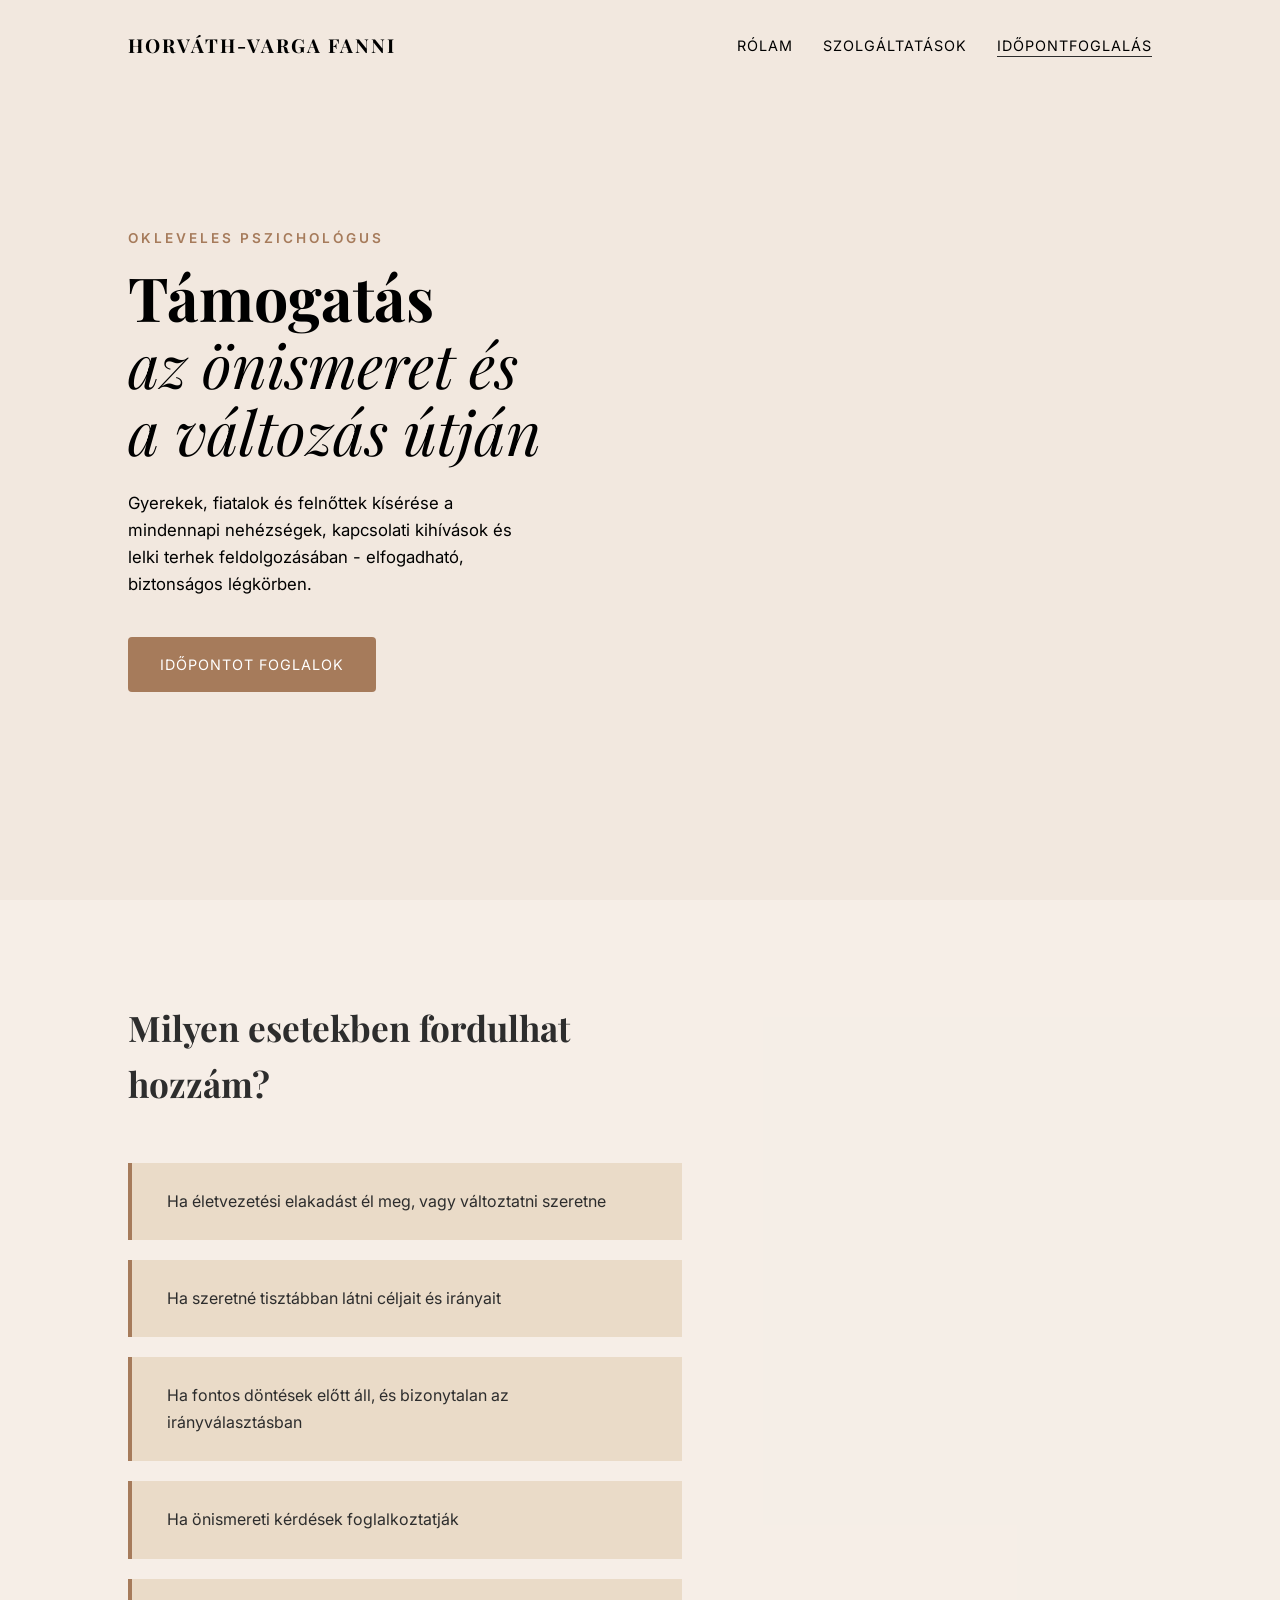
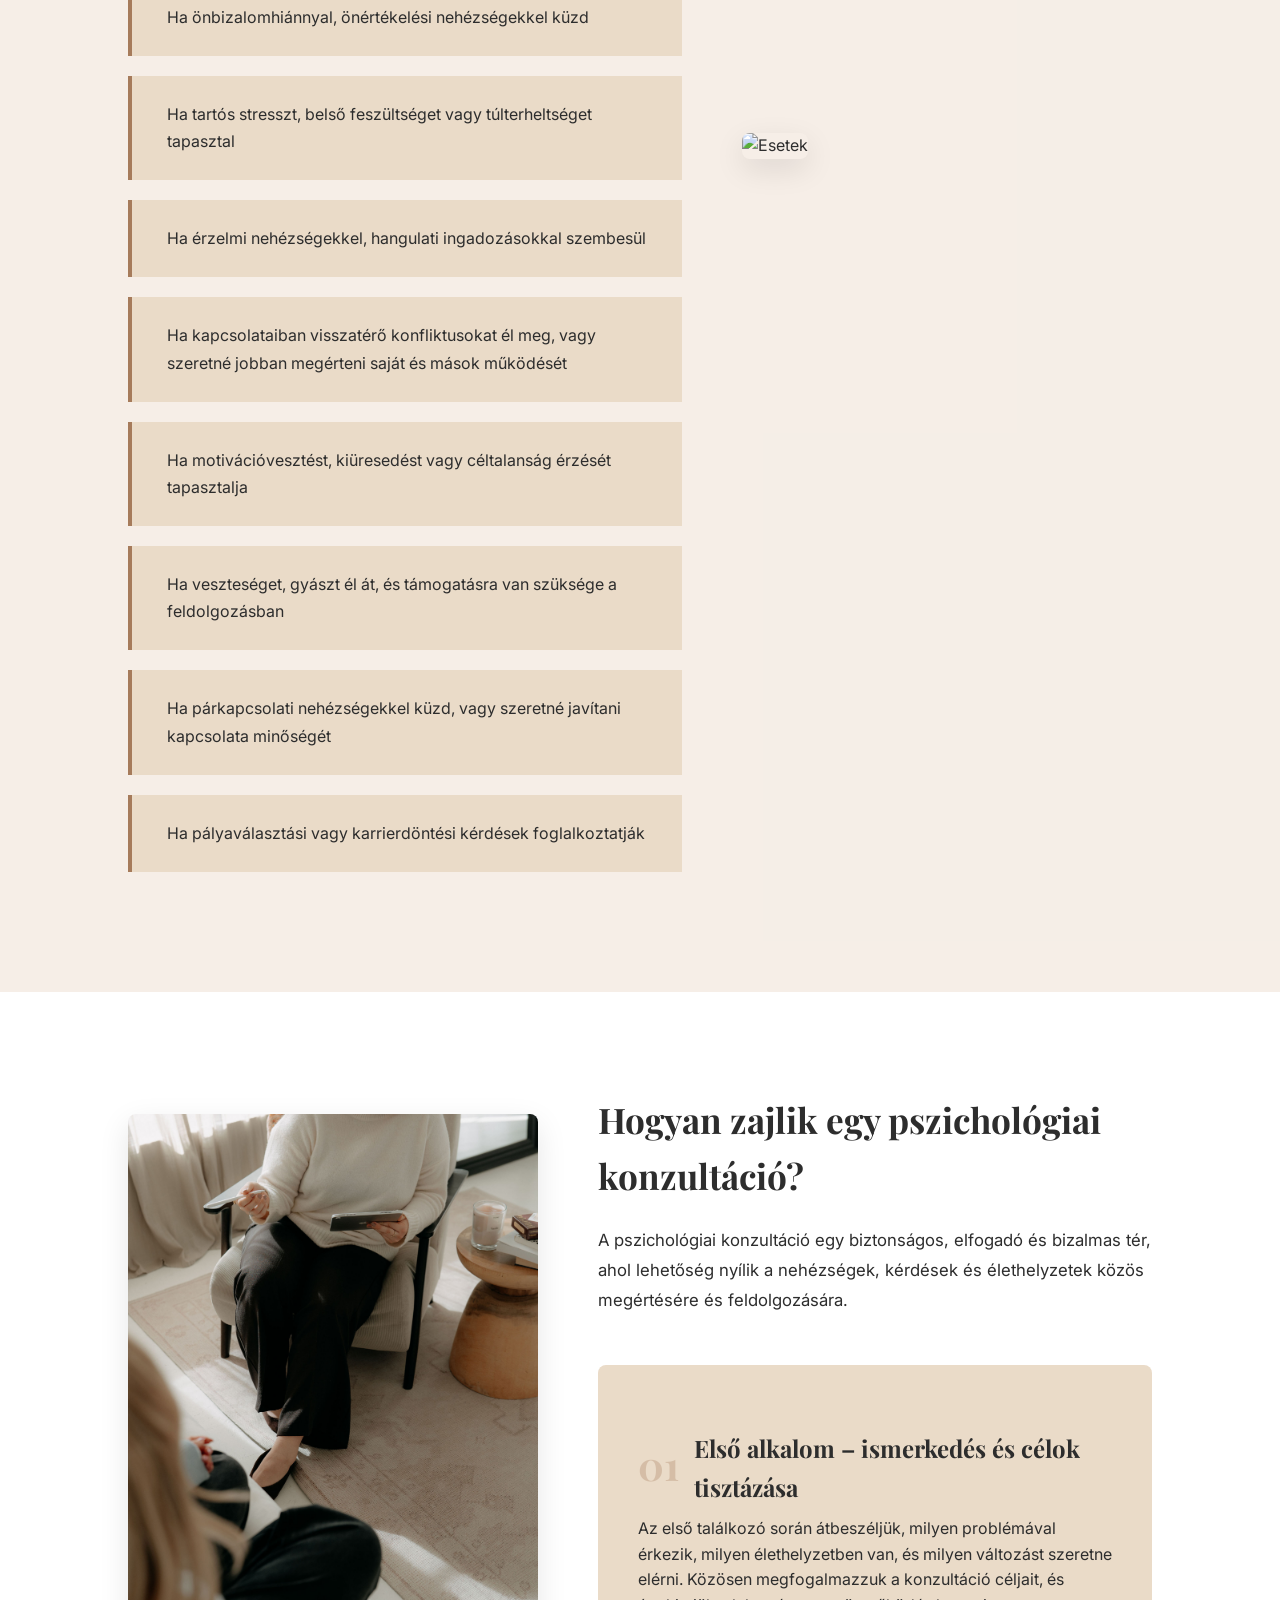
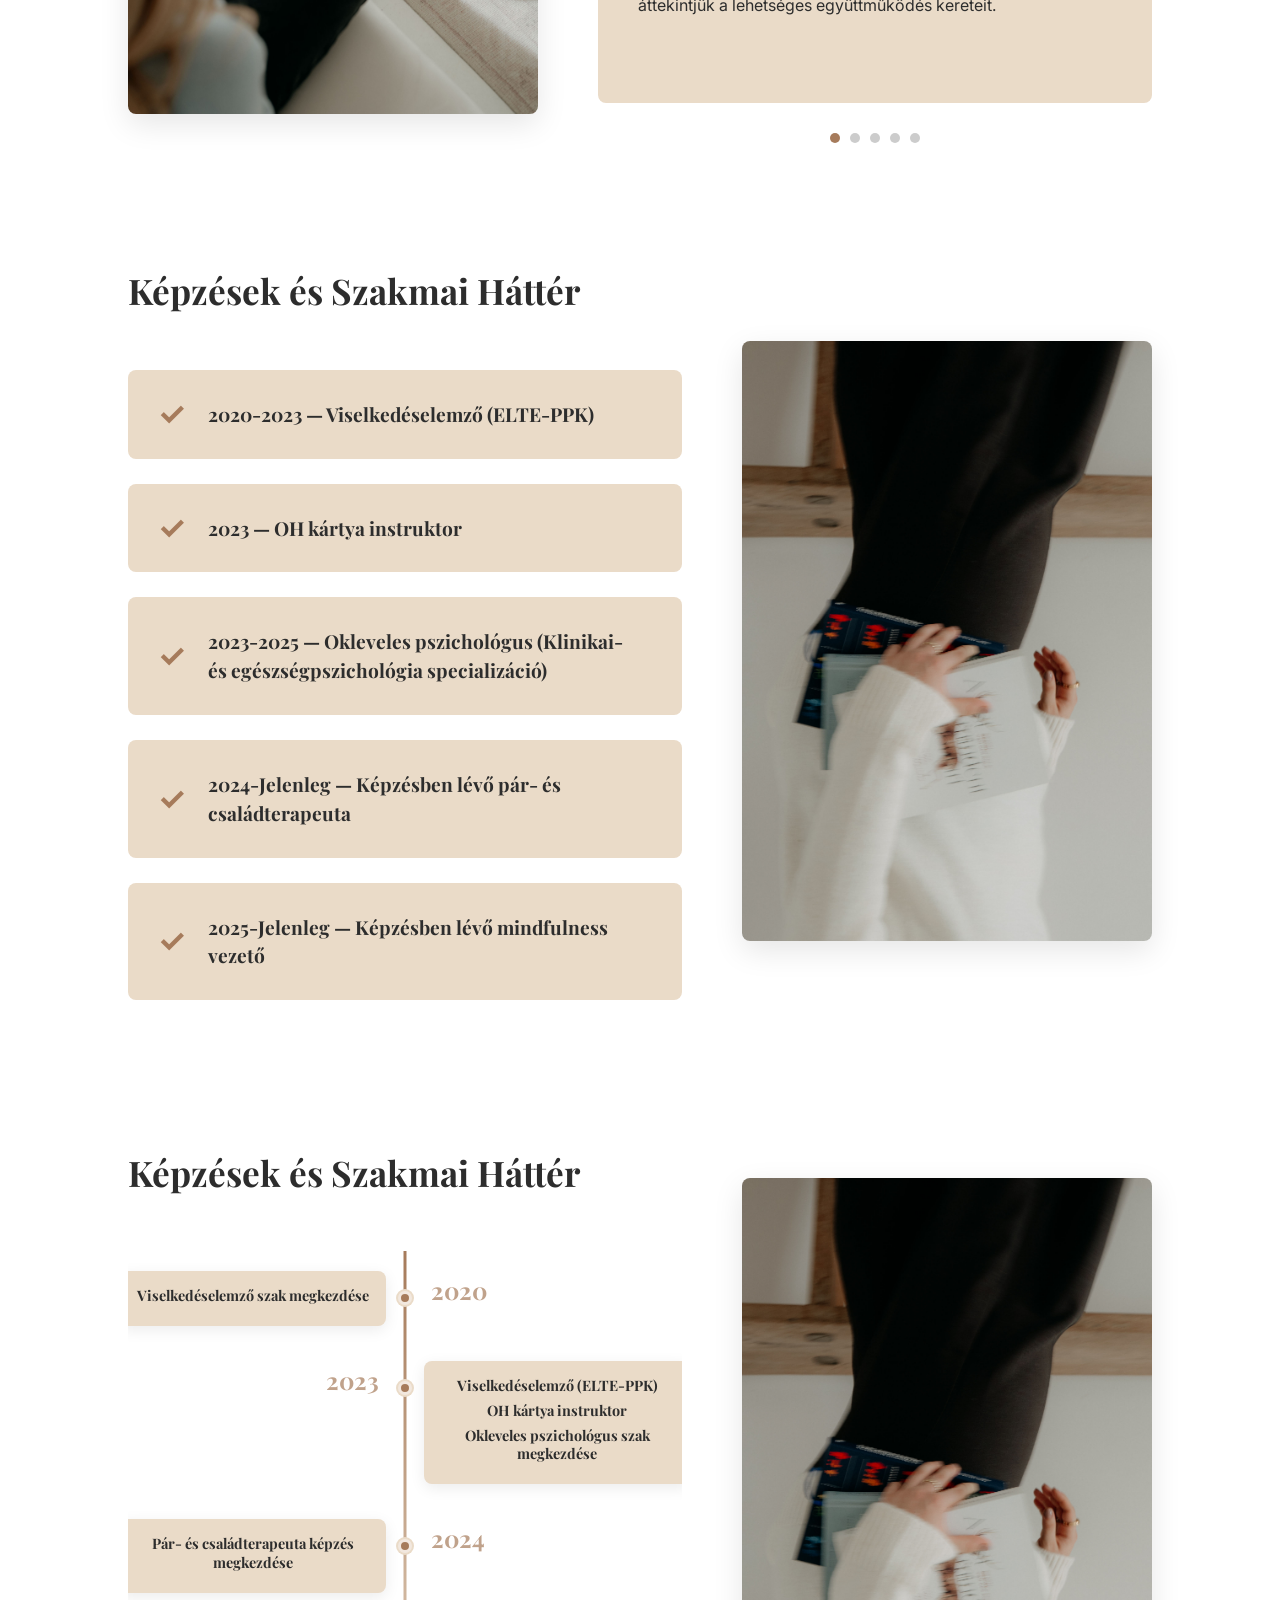
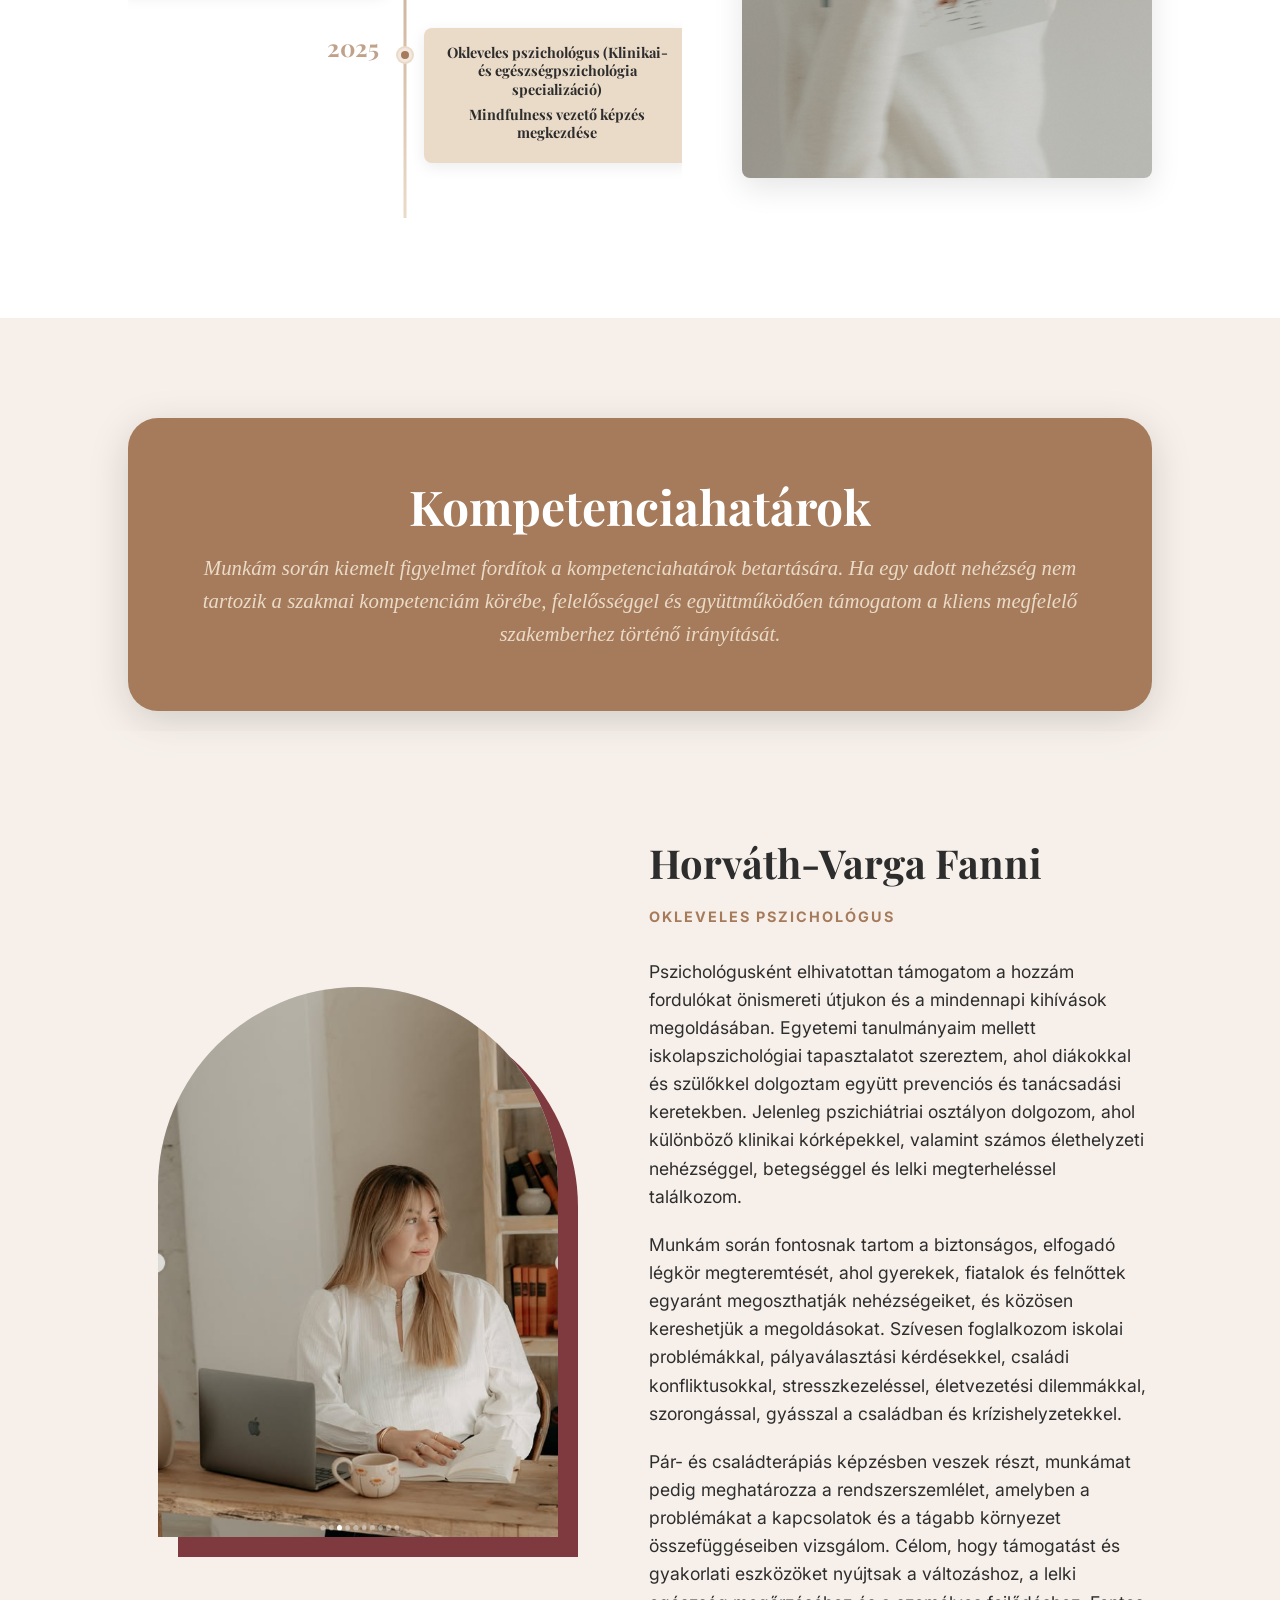
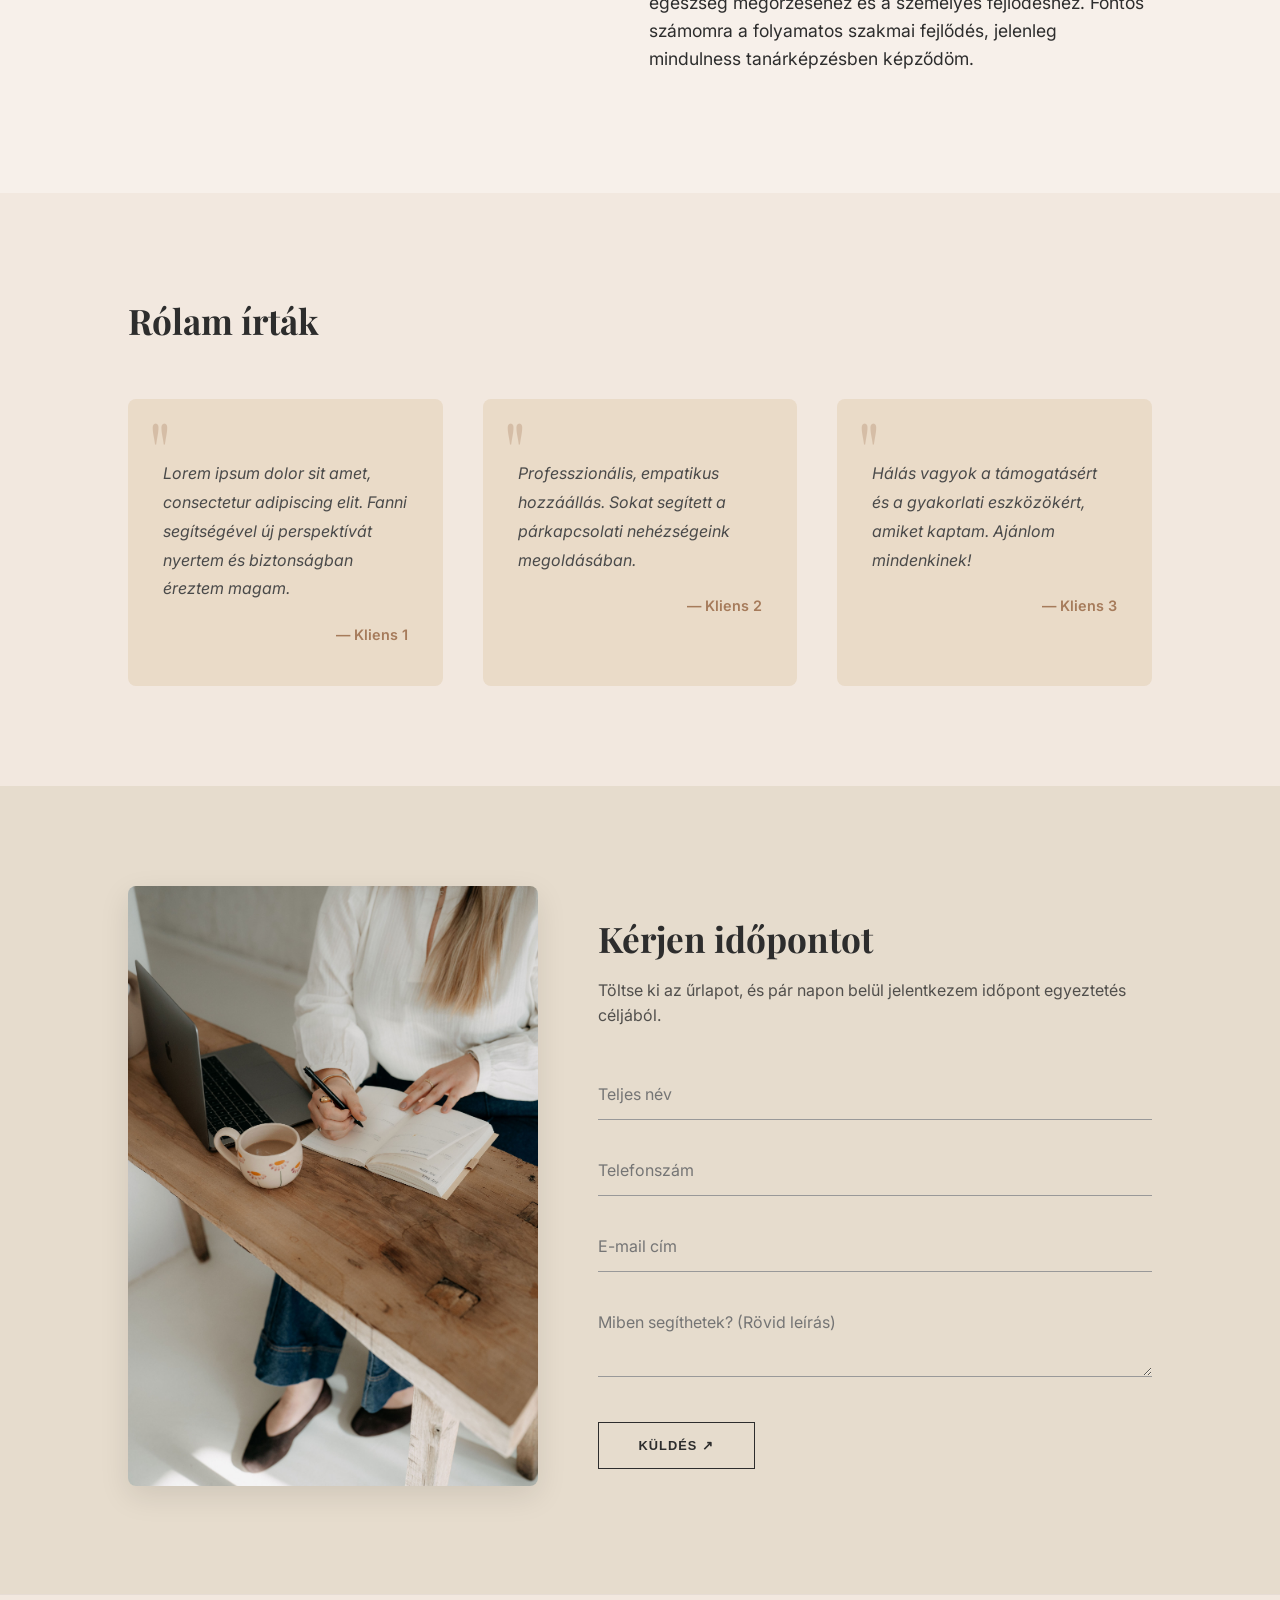
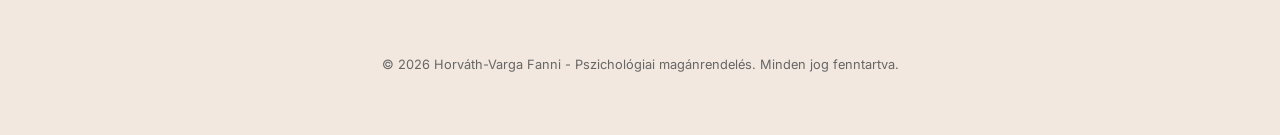
==== commit 1773216b: "fanni_about image added" ====
--- a/index3.html
+++ b/index3.html
@@ -1087,7 +1087,7 @@
         <div class="about-container">
             <div class="about-image">
                 <div class="image-placeholder">
-                    <img src="fanni_about.png" alt="Horváth-Varga Fanni">
+                    <img src="images/fanni_about.png" alt="Horváth-Varga Fanni">
                 </div>
             </div>
             <div class="about-content">
